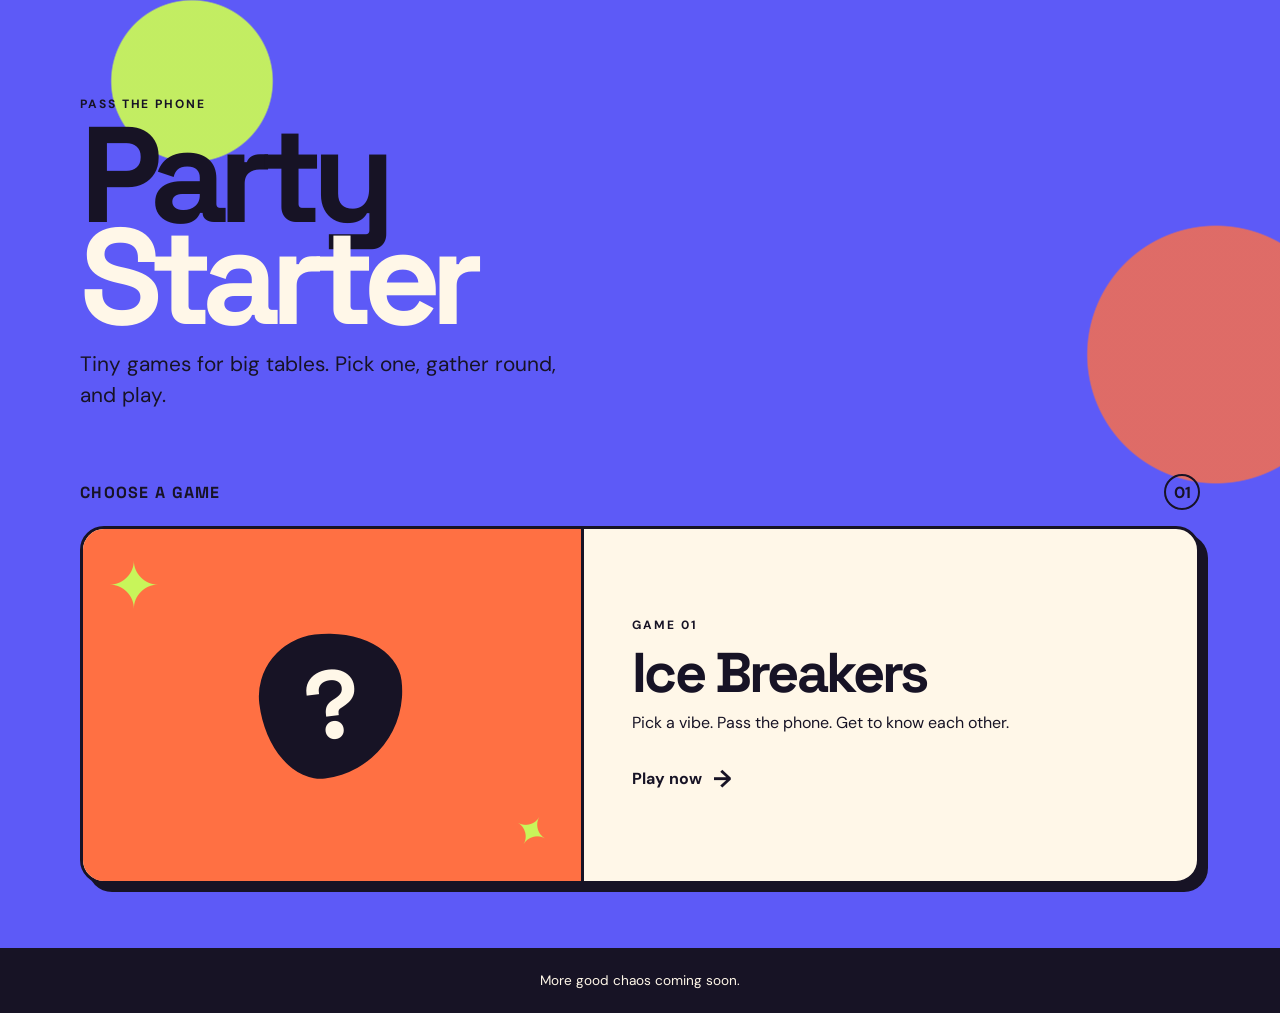
==== index.html @ b404a765 "Party games" ====
<!doctype html>
<html lang="en">
  <head>
    <meta charset="UTF-8" />
    <meta name="viewport" content="width=device-width, initial-scale=1" />
    <meta
      name="description"
      content="A growing collection of quick, phone-friendly party games."
    />
    <title>Party Starter</title>
    <link rel="stylesheet" href="styles.css" />
    <script src="script.js" defer></script>
  </head>
  <body>
    <main>
      <header class="hero">
        <p class="eyebrow">Pass the phone</p>
        <h1>Party<br /><span>Starter</span></h1>
        <p class="intro">Tiny games for big tables. Pick one, gather round, and play.</p>
      </header>

      <section class="games" aria-labelledby="games-heading">
        <div class="section-heading">
          <h2 id="games-heading">Choose a game</h2>
          <span class="game-count" aria-label="1 game available">01</span>
        </div>

        <a class="game-card" href="ice-breakers/index.html">
          <div class="card-art" aria-hidden="true">
            <span class="burst burst-one">✦</span>
            <span class="burst burst-two">✦</span>
            <span class="question-mark">?</span>
          </div>
          <div class="card-copy">
            <p class="game-number">Game 01</p>
            <h3>Ice Breakers</h3>
            <p>Pick a vibe. Pass the phone. Get to know each other.</p>
            <span class="play-label">Play now <span aria-hidden="true">→</span></span>
          </div>
        </a>
      </section>
    </main>

    <footer>More good chaos coming soon.</footer>
  </body>
</html>
---- styles.css ----
@import url("https://fonts.googleapis.com/css2?family=DM+Sans:wght@400;600;700&family=Space+Grotesk:wght@600;700&display=swap");

:root {
  color-scheme: light;
  --ink: #171325;
  --paper: #fff7e8;
  --blue: #5d5af7;
  --orange: #ff7043;
  --lime: #c8f55a;
}

* {
  box-sizing: border-box;
}

body {
  min-height: 100vh;
  margin: 0;
  color: var(--ink);
  background:
    radial-gradient(circle at 15% 8%, rgba(200, 245, 90, 0.95) 0 5rem, transparent 5.1rem),
    radial-gradient(circle at 95% 35%, rgba(255, 112, 67, 0.8) 0 8rem, transparent 8.1rem),
    var(--blue);
  font-family: "DM Sans", system-ui, sans-serif;
}

main {
  width: min(100% - 2rem, 70rem);
  margin-inline: auto;
  padding: 3.5rem 0 4rem;
}

.hero {
  max-width: 42rem;
  margin-bottom: 4rem;
}

.eyebrow,
.game-number {
  margin: 0 0 0.75rem;
  font-size: 0.75rem;
  font-weight: 700;
  letter-spacing: 0.16em;
  text-transform: uppercase;
}

h1,
h2,
h3,
p {
  margin-top: 0;
}

h1,
h2,
h3 {
  font-family: "Space Grotesk", "Arial Black", sans-serif;
}

h1 {
  margin-bottom: 1.25rem;
  font-size: clamp(4rem, 18vw, 8.5rem);
  line-height: 0.75;
  letter-spacing: -0.08em;
}

h1 span {
  color: var(--paper);
}

.intro {
  max-width: 31rem;
  margin-bottom: 0;
  font-size: clamp(1rem, 4vw, 1.3rem);
  line-height: 1.5;
}

.section-heading {
  display: flex;
  align-items: center;
  justify-content: space-between;
  margin-bottom: 1rem;
}

.section-heading h2 {
  margin: 0;
  font-size: 1rem;
  letter-spacing: 0.08em;
  text-transform: uppercase;
}

.game-count {
  display: grid;
  width: 2.25rem;
  height: 2.25rem;
  place-items: center;
  border: 2px solid var(--ink);
  border-radius: 50%;
  font-weight: 700;
}

.game-card {
  display: grid;
  overflow: hidden;
  color: inherit;
  background: var(--paper);
  border: 3px solid var(--ink);
  border-radius: 1.5rem;
  box-shadow: 8px 8px 0 var(--ink);
  text-decoration: none;
  transition: transform 180ms ease, box-shadow 180ms ease;
}

.game-card:hover,
.game-card:focus-visible {
  transform: translate(-3px, -3px);
  box-shadow: 11px 11px 0 var(--ink);
}

.game-card:focus-visible {
  outline: 4px solid white;
  outline-offset: 5px;
}

.card-art {
  position: relative;
  display: grid;
  min-height: 15rem;
  overflow: hidden;
  place-items: center;
  background: var(--orange);
  border-bottom: 3px solid var(--ink);
}

.question-mark {
  position: relative;
  z-index: 1;
  display: grid;
  width: 9rem;
  height: 9rem;
  place-items: center;
  color: var(--paper);
  background: var(--ink);
  border-radius: 44% 56% 61% 39% / 43% 39% 61% 57%;
  font: 700 6rem/1 "Space Grotesk", sans-serif;
  transform: rotate(-7deg);
}

.burst {
  position: absolute;
  color: var(--lime);
  font-size: 4rem;
}

.burst-one {
  top: 1rem;
  left: 1.5rem;
}

.burst-two {
  right: 1.5rem;
  bottom: 0.5rem;
  transform: rotate(30deg) scale(0.65);
}

.card-copy {
  padding: 1.5rem;
}

.card-copy h3 {
  margin-bottom: 0.65rem;
  font-size: clamp(2rem, 9vw, 3.5rem);
  line-height: 1;
  letter-spacing: -0.05em;
}

.card-copy > p:not(.game-number) {
  max-width: 29rem;
  margin-bottom: 1.75rem;
  line-height: 1.5;
}

.play-label {
  display: inline-flex;
  gap: 0.65rem;
  align-items: center;
  font-weight: 700;
}

.play-label span {
  font-size: 1.5rem;
  transition: transform 180ms ease;
}

.game-card:hover .play-label span {
  transform: translateX(0.35rem);
}

footer {
  padding: 1.5rem;
  color: var(--paper);
  background: var(--ink);
  text-align: center;
  font-size: 0.85rem;
}

@media (min-width: 45rem) {
  main {
    padding-top: 6rem;
  }

  .game-card {
    grid-template-columns: minmax(16rem, 0.9fr) 1.1fr;
  }

  .card-art {
    min-height: 22rem;
    border-right: 3px solid var(--ink);
    border-bottom: 0;
  }

  .card-copy {
    display: flex;
    flex-direction: column;
    justify-content: center;
    padding: 3rem;
  }
}

@media (prefers-reduced-motion: reduce) {
  *,
  *::before,
  *::after {
    scroll-behavior: auto !important;
    transition-duration: 0.01ms !important;
  }
}
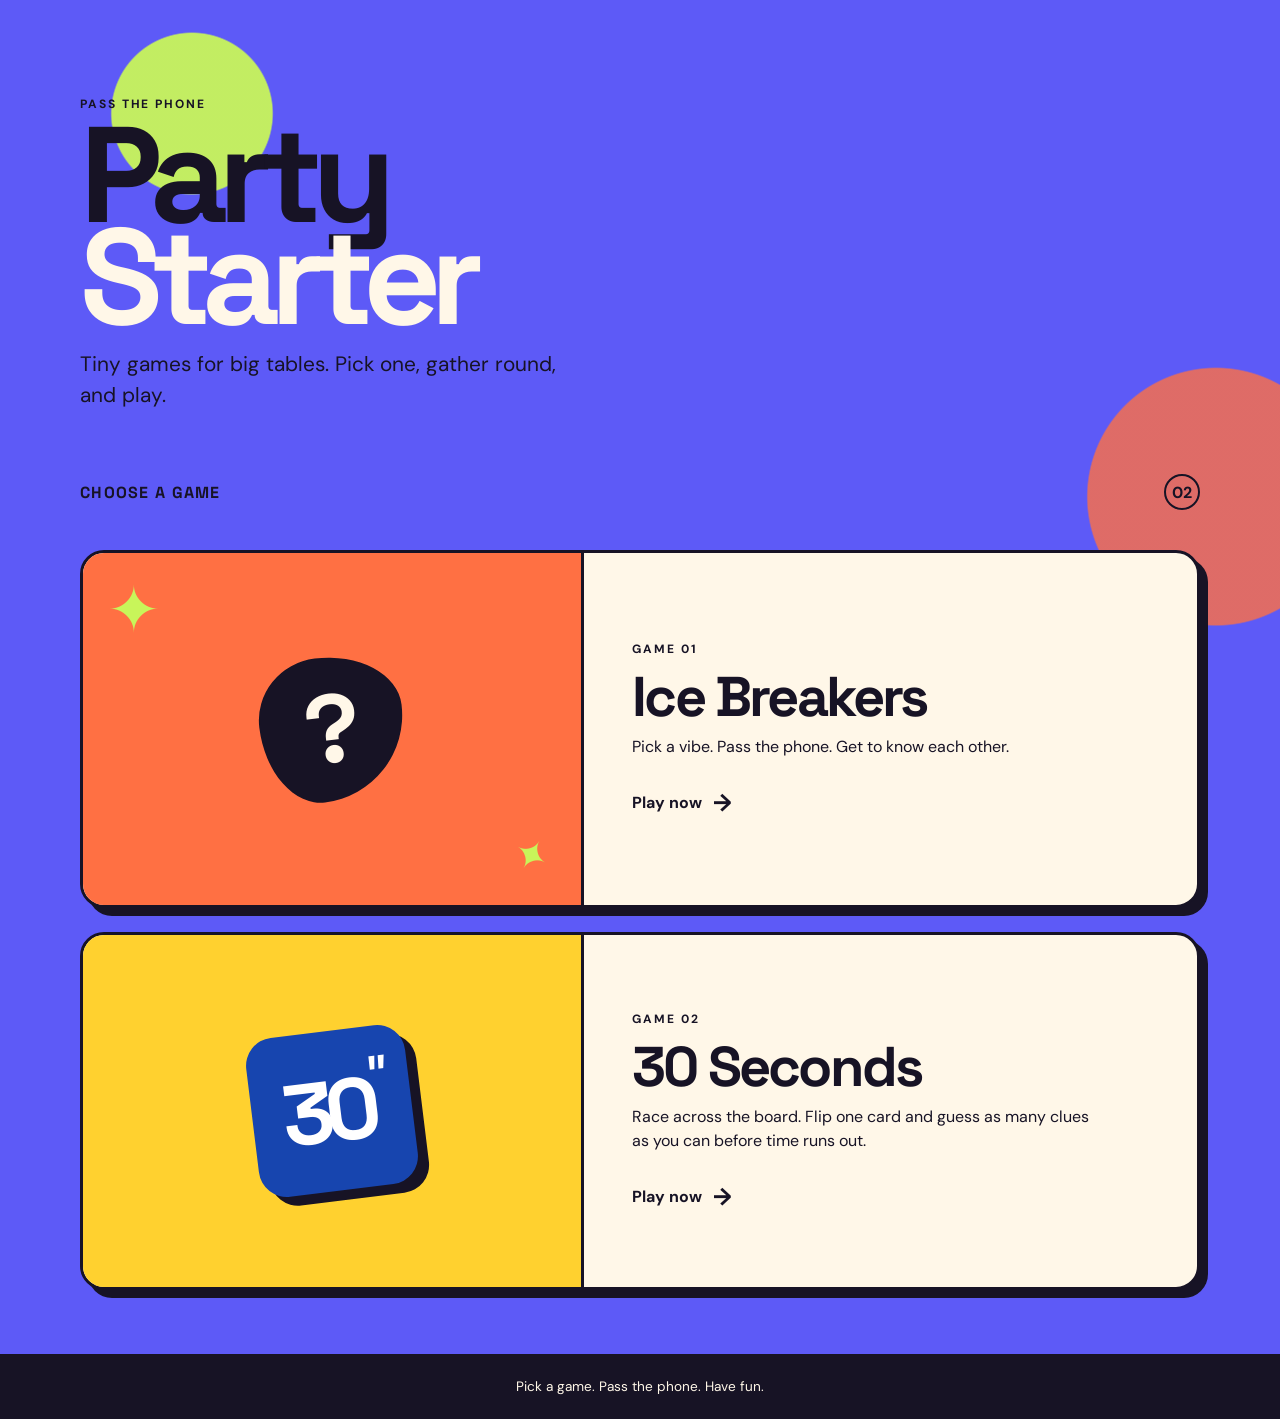
==== commit 3bc1b7ee: "30s" ====
--- a/index.html
+++ b/index.html
@@ -22,7 +22,7 @@
       <section class="games" aria-labelledby="games-heading">
         <div class="section-heading">
           <h2 id="games-heading">Choose a game</h2>
-          <span class="game-count" aria-label="1 game available">01</span>
+          <span class="game-count" aria-label="2 games available">02</span>
         </div>
 
         <a class="game-card" href="ice-breakers/index.html">
@@ -38,9 +38,21 @@
             <span class="play-label">Play now <span aria-hidden="true">→</span></span>
           </div>
         </a>
+
+        <a class="game-card" href="30-seconds/index.html">
+          <div class="card-art card-art-seconds" aria-hidden="true">
+            <span class="seconds-mark">30<span>″</span></span>
+          </div>
+          <div class="card-copy">
+            <p class="game-number">Game 02</p>
+            <h3>30 Seconds</h3>
+            <p>Race across the board. Flip one card and guess as many clues as you can before time runs out.</p>
+            <span class="play-label">Play now <span aria-hidden="true">→</span></span>
+          </div>
+        </a>
       </section>
     </main>
 
-    <footer>More good chaos coming soon.</footer>
+    <footer>Pick a game. Pass the phone. Have fun.</footer>
   </body>
 </html>
--- a/styles.css
+++ b/styles.css
@@ -99,6 +99,11 @@
   font-weight: 700;
 }
 
+.games {
+  display: grid;
+  gap: 1.5rem;
+}
+
 .game-card {
   display: grid;
   overflow: hidden;
@@ -132,6 +137,32 @@
   border-bottom: 3px solid var(--ink);
 }
 
+.card-art-seconds {
+  background: #ffd12f;
+}
+
+.seconds-mark {
+  display: flex;
+  width: 10rem;
+  height: 10rem;
+  align-items: center;
+  justify-content: center;
+  color: #fff;
+  background: #1745af;
+  border-radius: 1.75rem;
+  box-shadow: 10px 10px 0 #171325;
+  font: 700 5.4rem/1 "Space Grotesk", sans-serif;
+  letter-spacing: -0.12em;
+  transform: rotate(-7deg);
+}
+
+.seconds-mark span {
+  align-self: flex-start;
+  margin-top: 1.5rem;
+  margin-left: 0.1rem;
+  font-size: 3rem;
+}
+
 .question-mark {
   position: relative;
   z-index: 1;
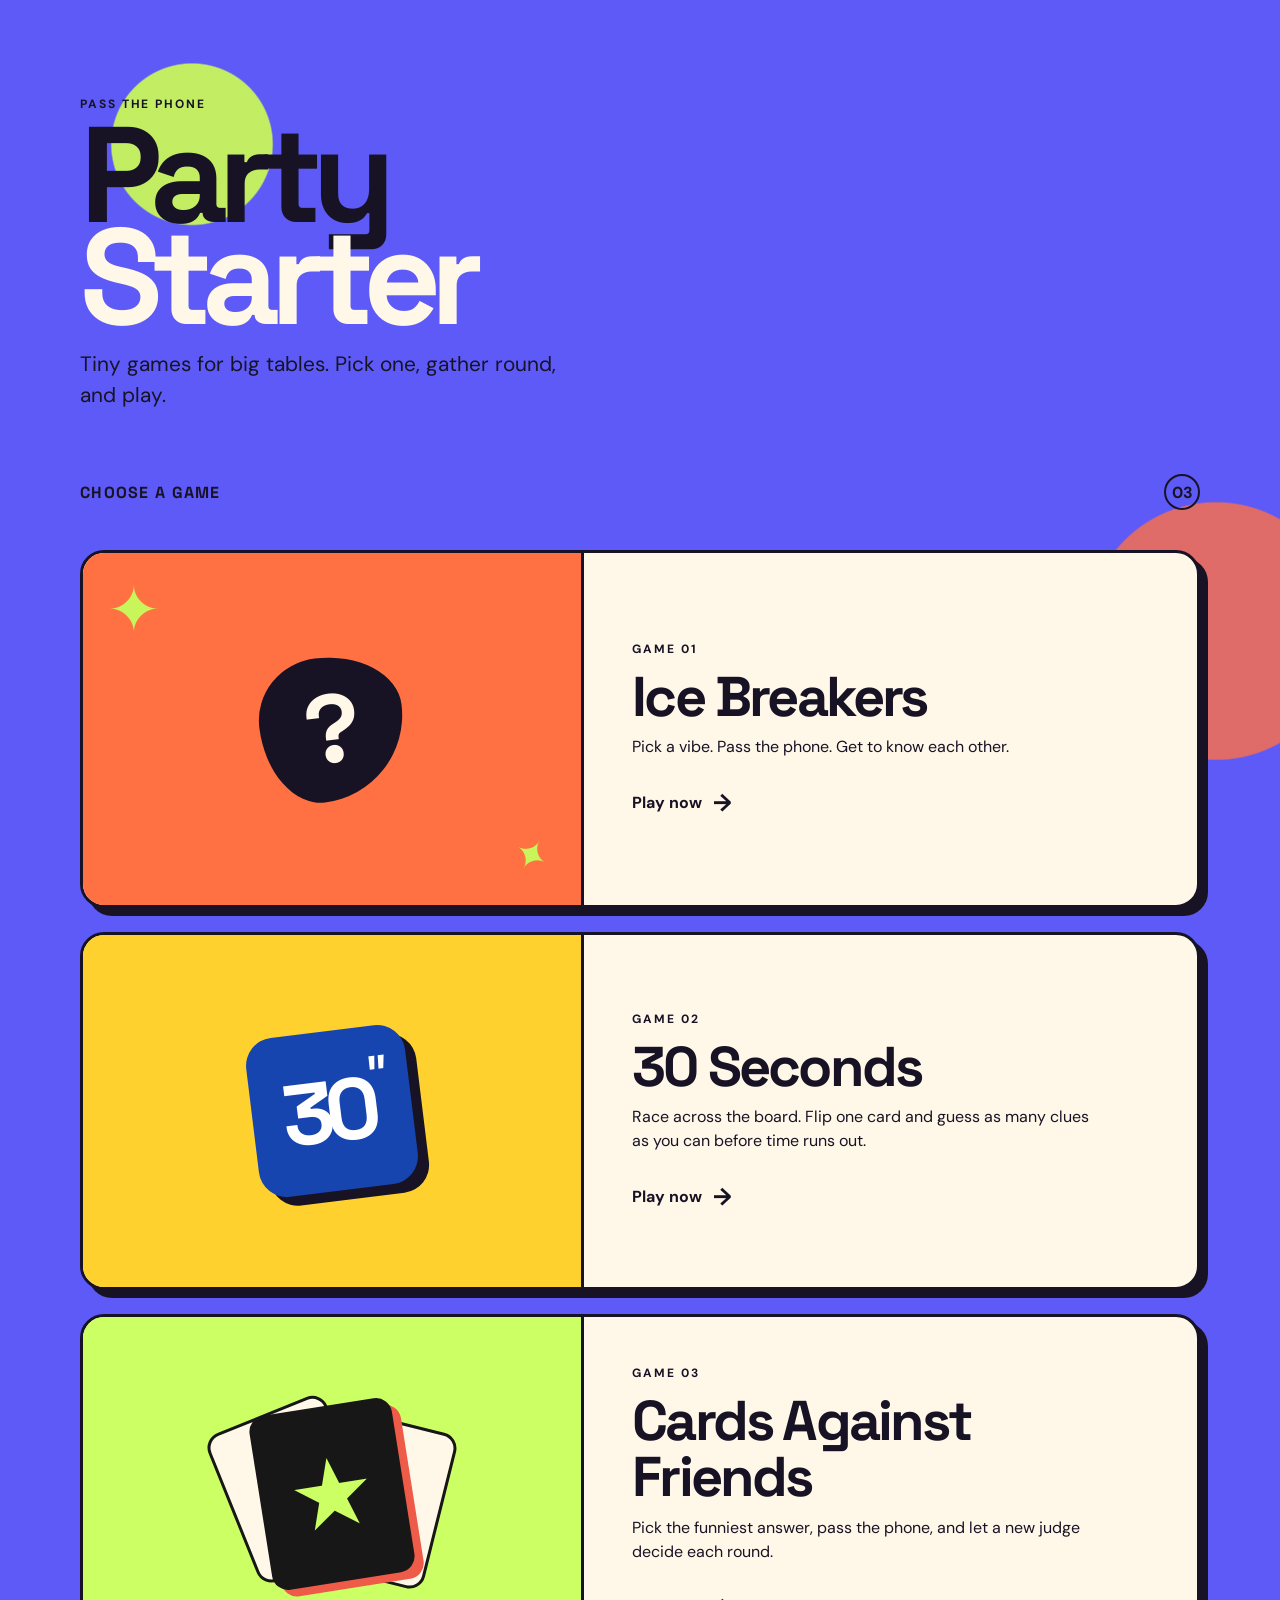
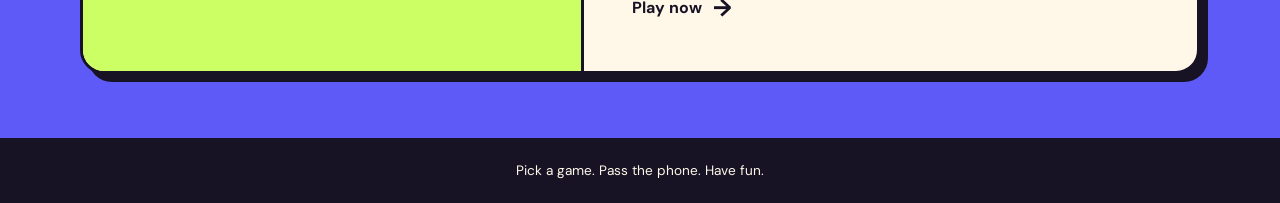
==== commit af719b06: "cards against friends" ====
--- a/index.html
+++ b/index.html
@@ -22,7 +22,7 @@
       <section class="games" aria-labelledby="games-heading">
         <div class="section-heading">
           <h2 id="games-heading">Choose a game</h2>
-          <span class="game-count" aria-label="2 games available">02</span>
+          <span class="game-count" aria-label="3 games available">03</span>
         </div>
 
         <a class="game-card" href="ice-breakers/index.html">
@@ -50,6 +50,20 @@
             <span class="play-label">Play now <span aria-hidden="true">→</span></span>
           </div>
         </a>
+
+        <a class="game-card" href="cards-against-friends/index.html">
+          <div class="card-art card-art-friends" aria-hidden="true">
+            <span class="friends-mark">★</span>
+            <span class="friends-card friends-card-one"></span>
+            <span class="friends-card friends-card-two"></span>
+          </div>
+          <div class="card-copy">
+            <p class="game-number">Game 03</p>
+            <h3>Cards Against Friends</h3>
+            <p>Pick the funniest answer, pass the phone, and let a new judge decide each round.</p>
+            <span class="play-label">Play now <span aria-hidden="true">→</span></span>
+          </div>
+        </a>
       </section>
     </main>
 
--- a/styles.css
+++ b/styles.css
@@ -140,6 +140,37 @@
 .card-art-seconds {
   background: #ffd12f;
 }
+
+.card-art-friends {
+  background: #cbff63;
+}
+
+.friends-mark {
+  z-index: 2;
+  display: grid;
+  width: 9rem;
+  height: 11rem;
+  place-items: center;
+  color: #cbff63;
+  background: #171717;
+  border: 3px solid #171717;
+  border-radius: 1rem;
+  box-shadow: 8px 8px 0 #ef5b49;
+  font-size: 6rem;
+  transform: rotate(-9deg);
+}
+
+.friends-card {
+  position: absolute;
+  width: 8rem;
+  height: 10rem;
+  border: 3px solid #171717;
+  border-radius: 1rem;
+  background: #fff7e8;
+}
+
+.friends-card-one { transform: translate(2.9rem, .3rem) rotate(14deg); }
+.friends-card-two { transform: translate(-2.5rem, -.3rem) rotate(-22deg); }
 
 .seconds-mark {
   display: flex;
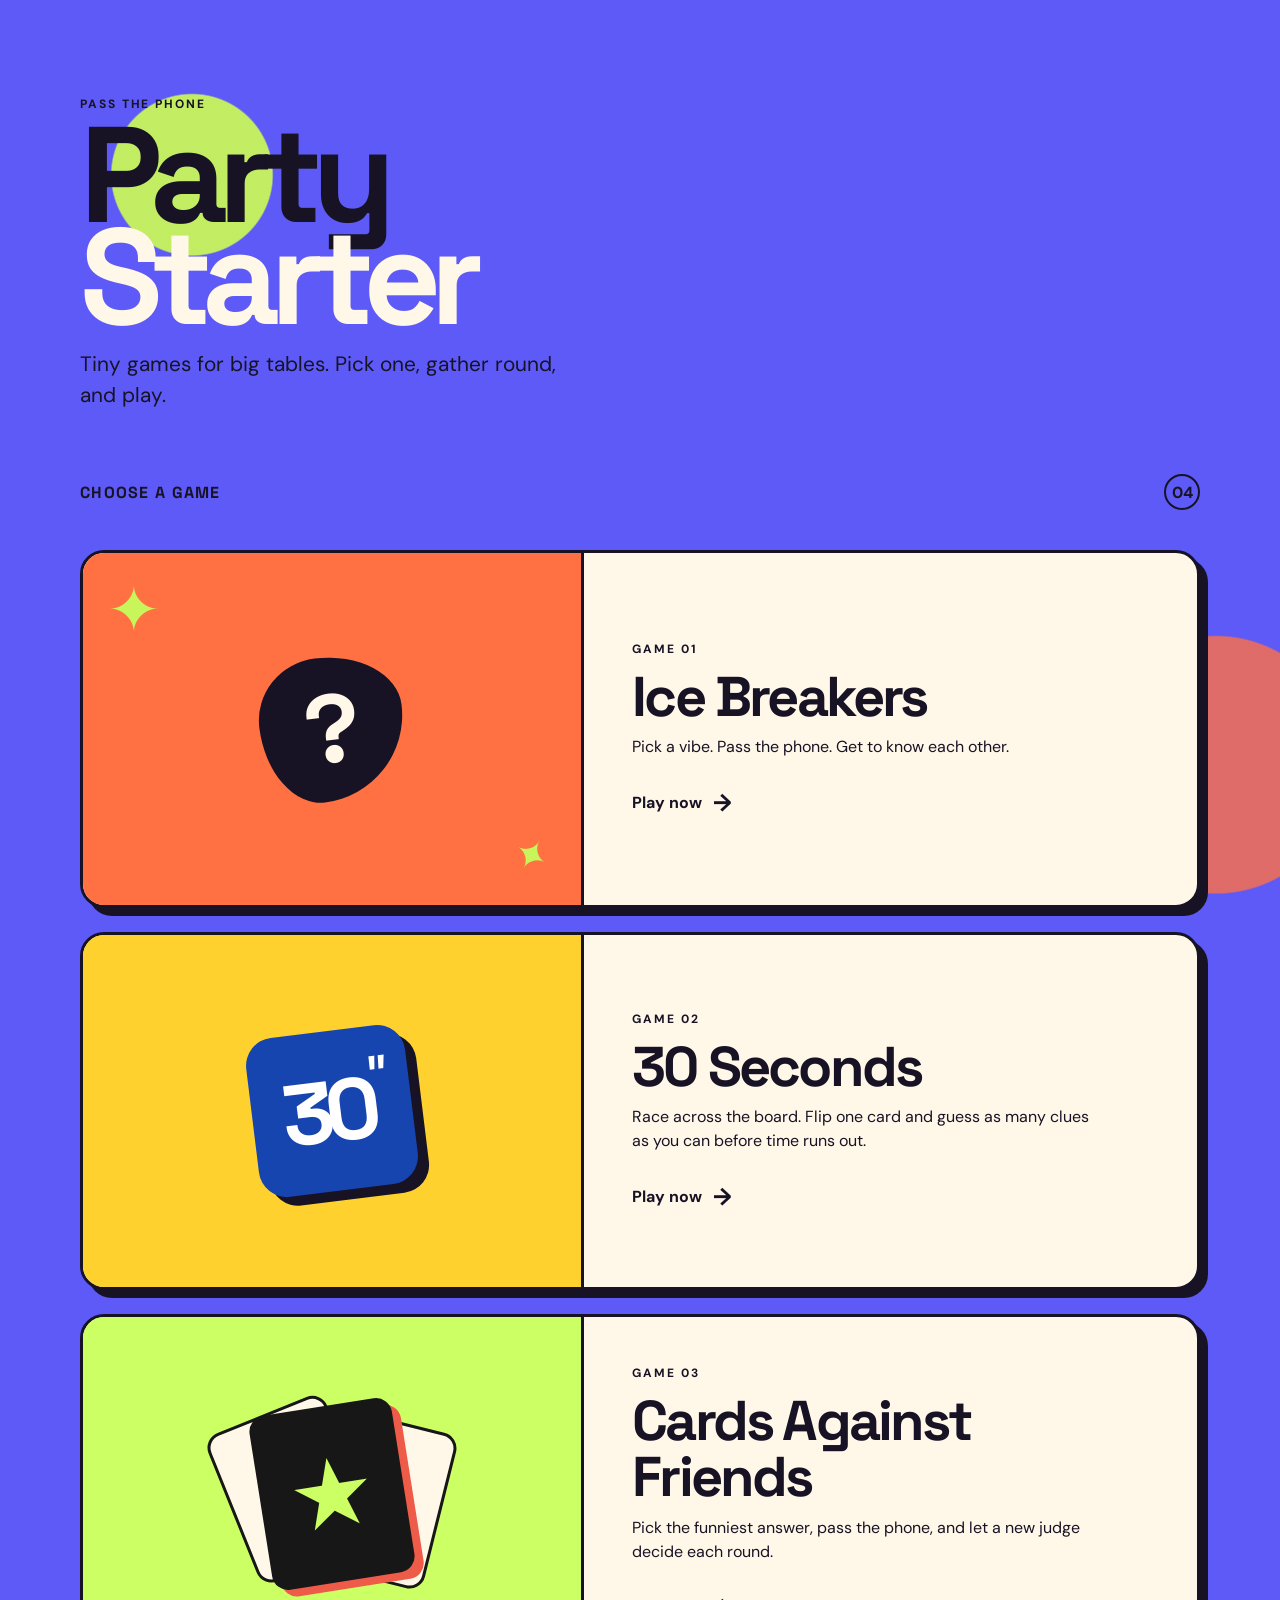
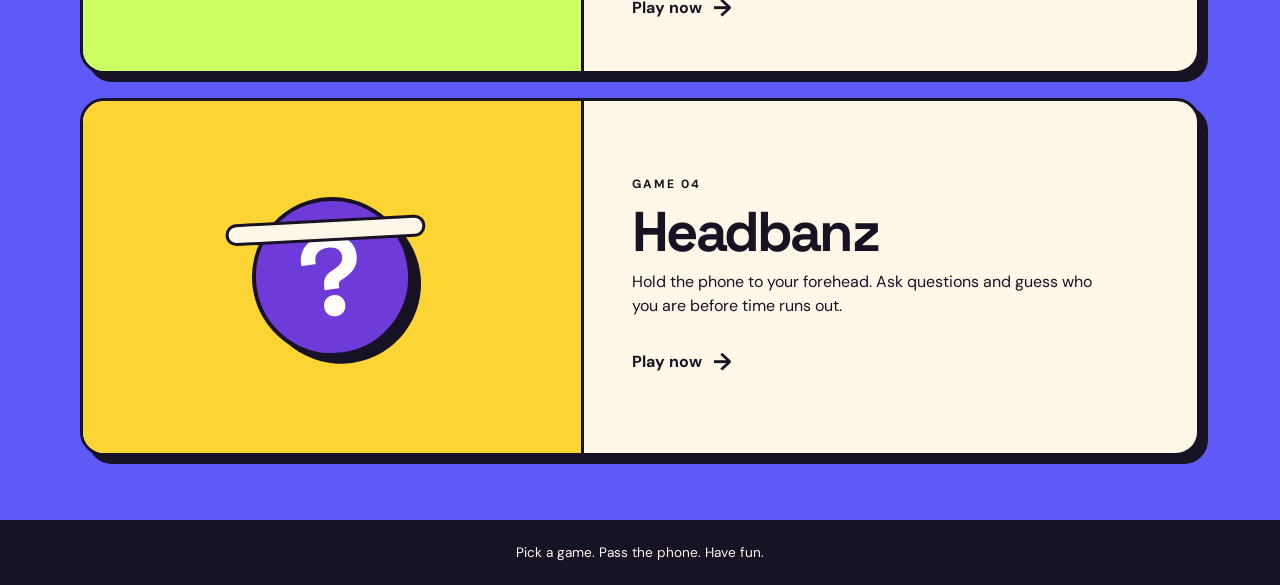
==== commit 35f491e5: "Headbanz" ====
--- a/index.html
+++ b/index.html
@@ -22,7 +22,7 @@
       <section class="games" aria-labelledby="games-heading">
         <div class="section-heading">
           <h2 id="games-heading">Choose a game</h2>
-          <span class="game-count" aria-label="3 games available">03</span>
+          <span class="game-count" aria-label="4 games available">04</span>
         </div>
 
         <a class="game-card" href="ice-breakers/index.html">
@@ -64,6 +64,18 @@
             <span class="play-label">Play now <span aria-hidden="true">→</span></span>
           </div>
         </a>
+
+        <a class="game-card" href="headbanz/index.html">
+          <div class="card-art card-art-headbanz" aria-hidden="true">
+            <span class="headbanz-mark">?</span>
+          </div>
+          <div class="card-copy">
+            <p class="game-number">Game 04</p>
+            <h3>Headbanz</h3>
+            <p>Hold the phone to your forehead. Ask questions and guess who you are before time runs out.</p>
+            <span class="play-label">Play now <span aria-hidden="true">→</span></span>
+          </div>
+        </a>
       </section>
     </main>
 
--- a/styles.css
+++ b/styles.css
@@ -143,6 +143,38 @@
 
 .card-art-friends {
   background: #cbff63;
+}
+
+.card-art-headbanz {
+  background: #fcd534;
+}
+
+.headbanz-mark {
+  position: relative;
+  display: grid;
+  width: 10rem;
+  height: 10rem;
+  place-items: center;
+  border: 4px solid #171325;
+  border-radius: 50%;
+  background: #6e3bd8;
+  color: white;
+  box-shadow: 8px 8px 0 #171325;
+  font: 700 7rem/1 "Space Grotesk", sans-serif;
+  transform: rotate(-8deg);
+}
+
+.headbanz-mark::before {
+  content: "";
+  position: absolute;
+  top: 1.1rem;
+  left: -1.5rem;
+  right: -1.5rem;
+  height: 1rem;
+  border: 3px solid #171325;
+  border-radius: 1rem;
+  background: #fff7e8;
+  transform: rotate(5deg);
 }
 
 .friends-mark {
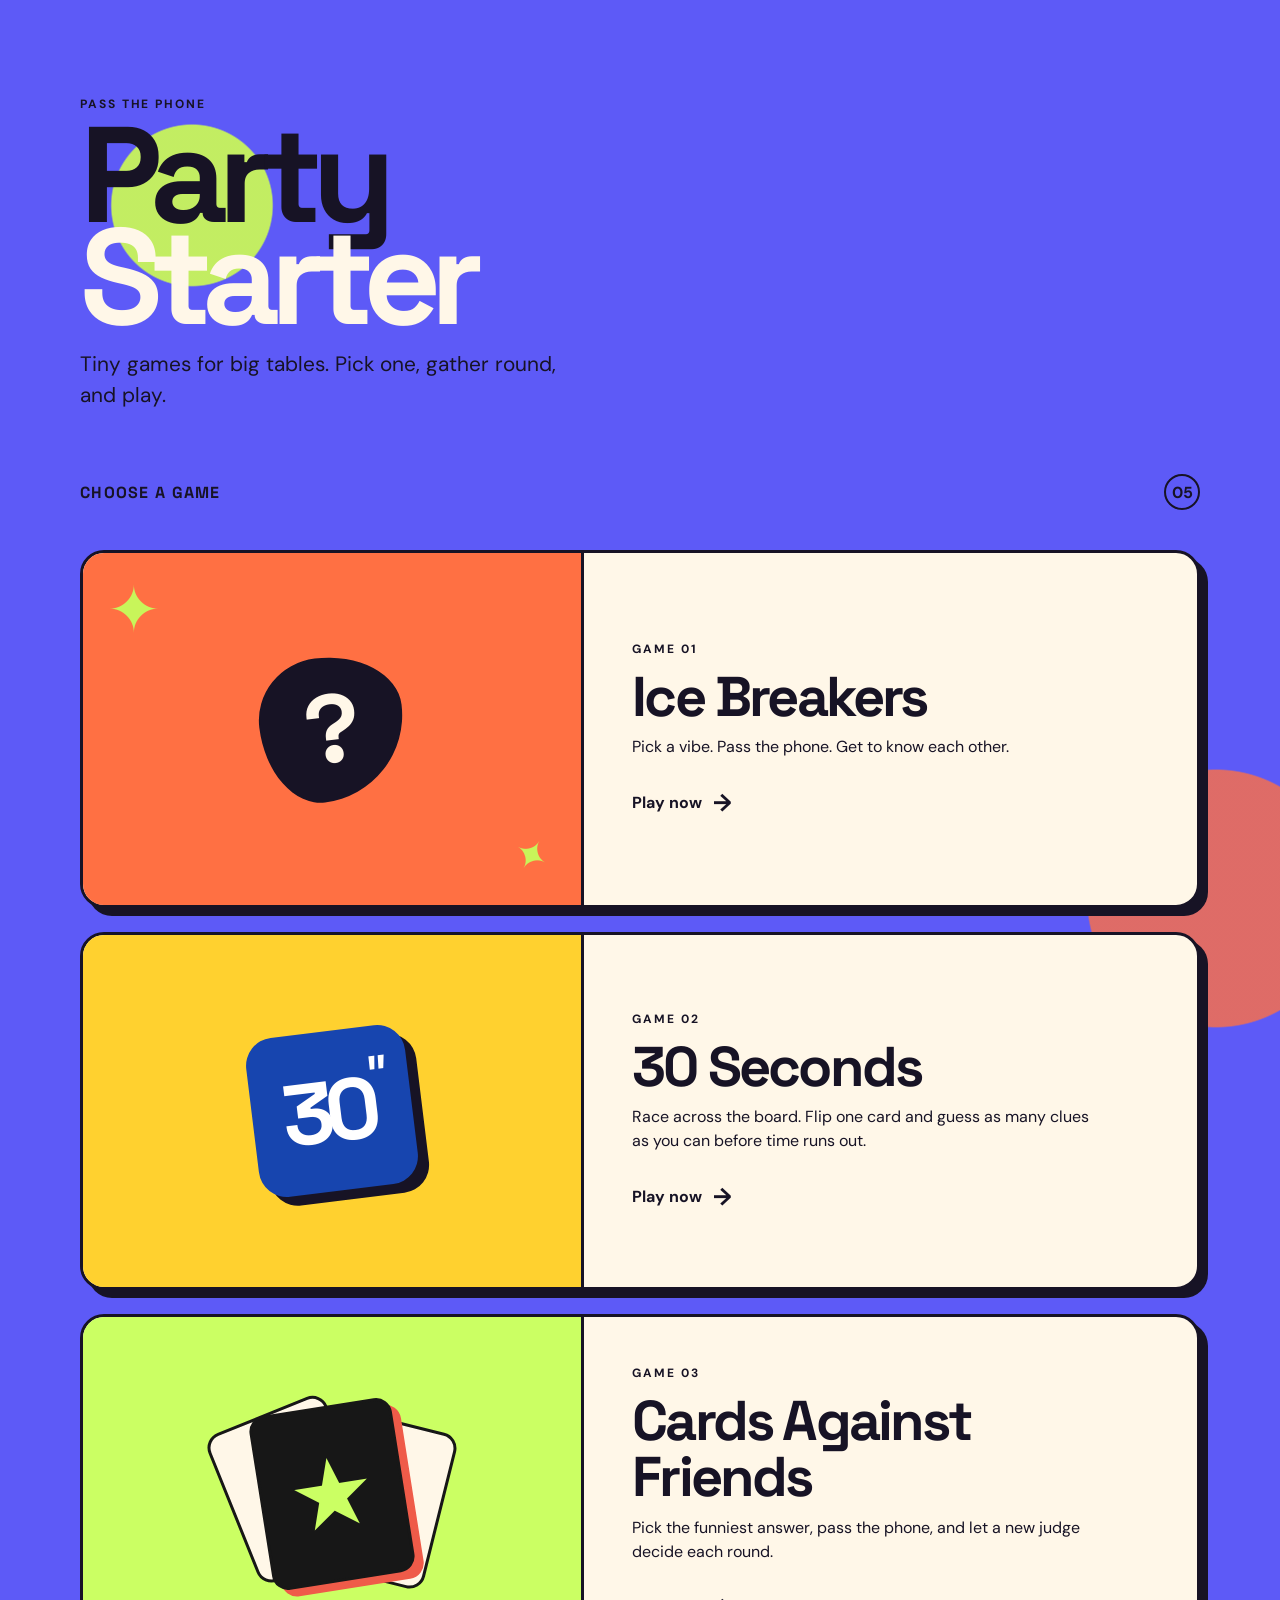
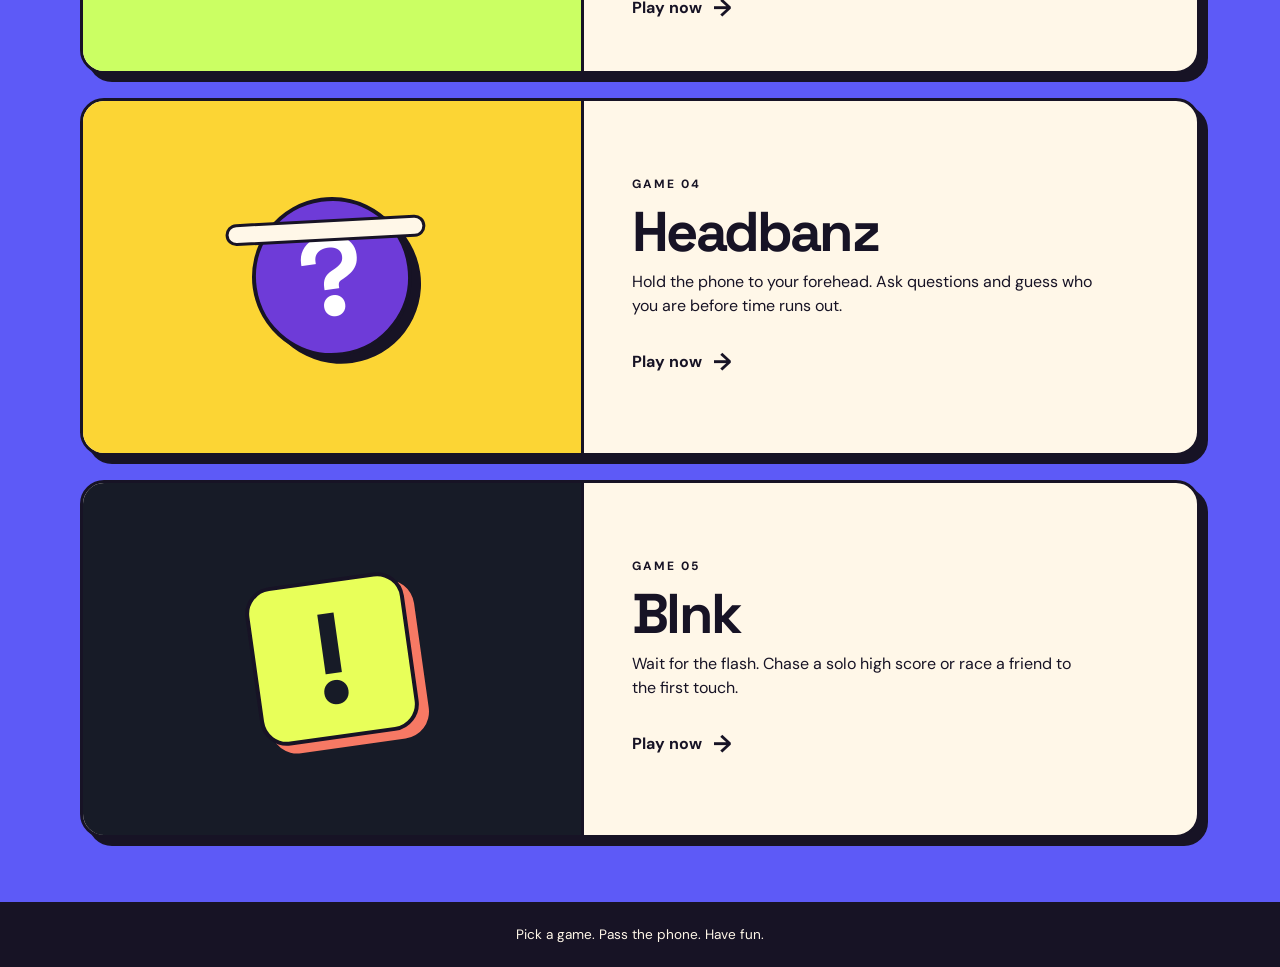
==== commit f7dd45af: "blnk" ====
--- a/index.html
+++ b/index.html
@@ -22,7 +22,7 @@
       <section class="games" aria-labelledby="games-heading">
         <div class="section-heading">
           <h2 id="games-heading">Choose a game</h2>
-          <span class="game-count" aria-label="4 games available">04</span>
+          <span class="game-count" aria-label="5 games available">05</span>
         </div>
 
         <a class="game-card" href="ice-breakers/index.html">
@@ -76,6 +76,18 @@
             <span class="play-label">Play now <span aria-hidden="true">→</span></span>
           </div>
         </a>
+
+        <a class="game-card" href="blnk/index.html">
+          <div class="card-art card-art-blnk" aria-hidden="true">
+            <span class="blnk-mark">!</span>
+          </div>
+          <div class="card-copy">
+            <p class="game-number">Game 05</p>
+            <h3>Blnk</h3>
+            <p>Wait for the flash. Chase a solo high score or race a friend to the first touch.</p>
+            <span class="play-label">Play now <span aria-hidden="true">→</span></span>
+          </div>
+        </a>
       </section>
     </main>
 
--- a/styles.css
+++ b/styles.css
@@ -147,6 +147,24 @@
 
 .card-art-headbanz {
   background: #fcd534;
+}
+
+.card-art-blnk {
+  background: #171b27;
+}
+
+.blnk-mark {
+  display: grid;
+  width: 10rem;
+  height: 10rem;
+  place-items: center;
+  border: 4px solid #171325;
+  border-radius: 1.7rem;
+  background: #e8ff59;
+  color: #171b27;
+  box-shadow: 9px 9px 0 #f77964;
+  font: 700 8rem/1 "Space Grotesk", sans-serif;
+  transform: rotate(-8deg);
 }
 
 .headbanz-mark {
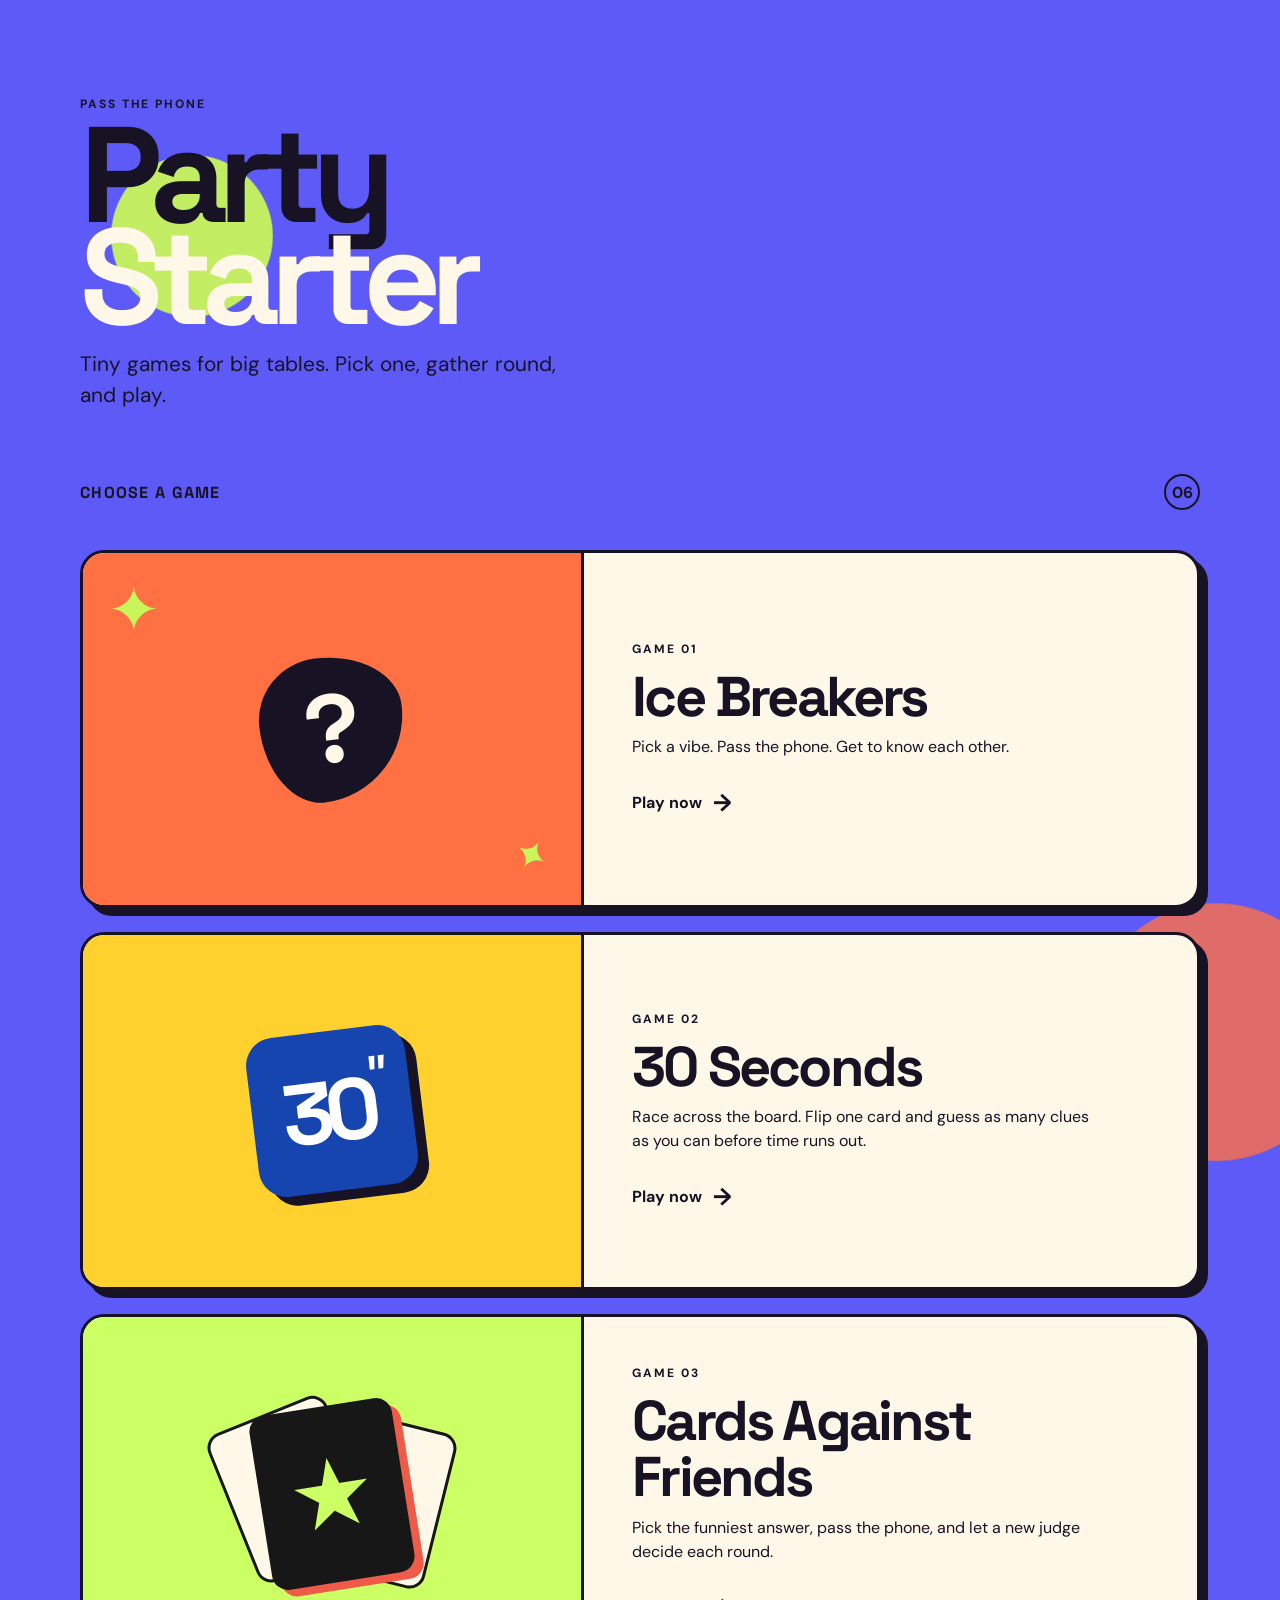
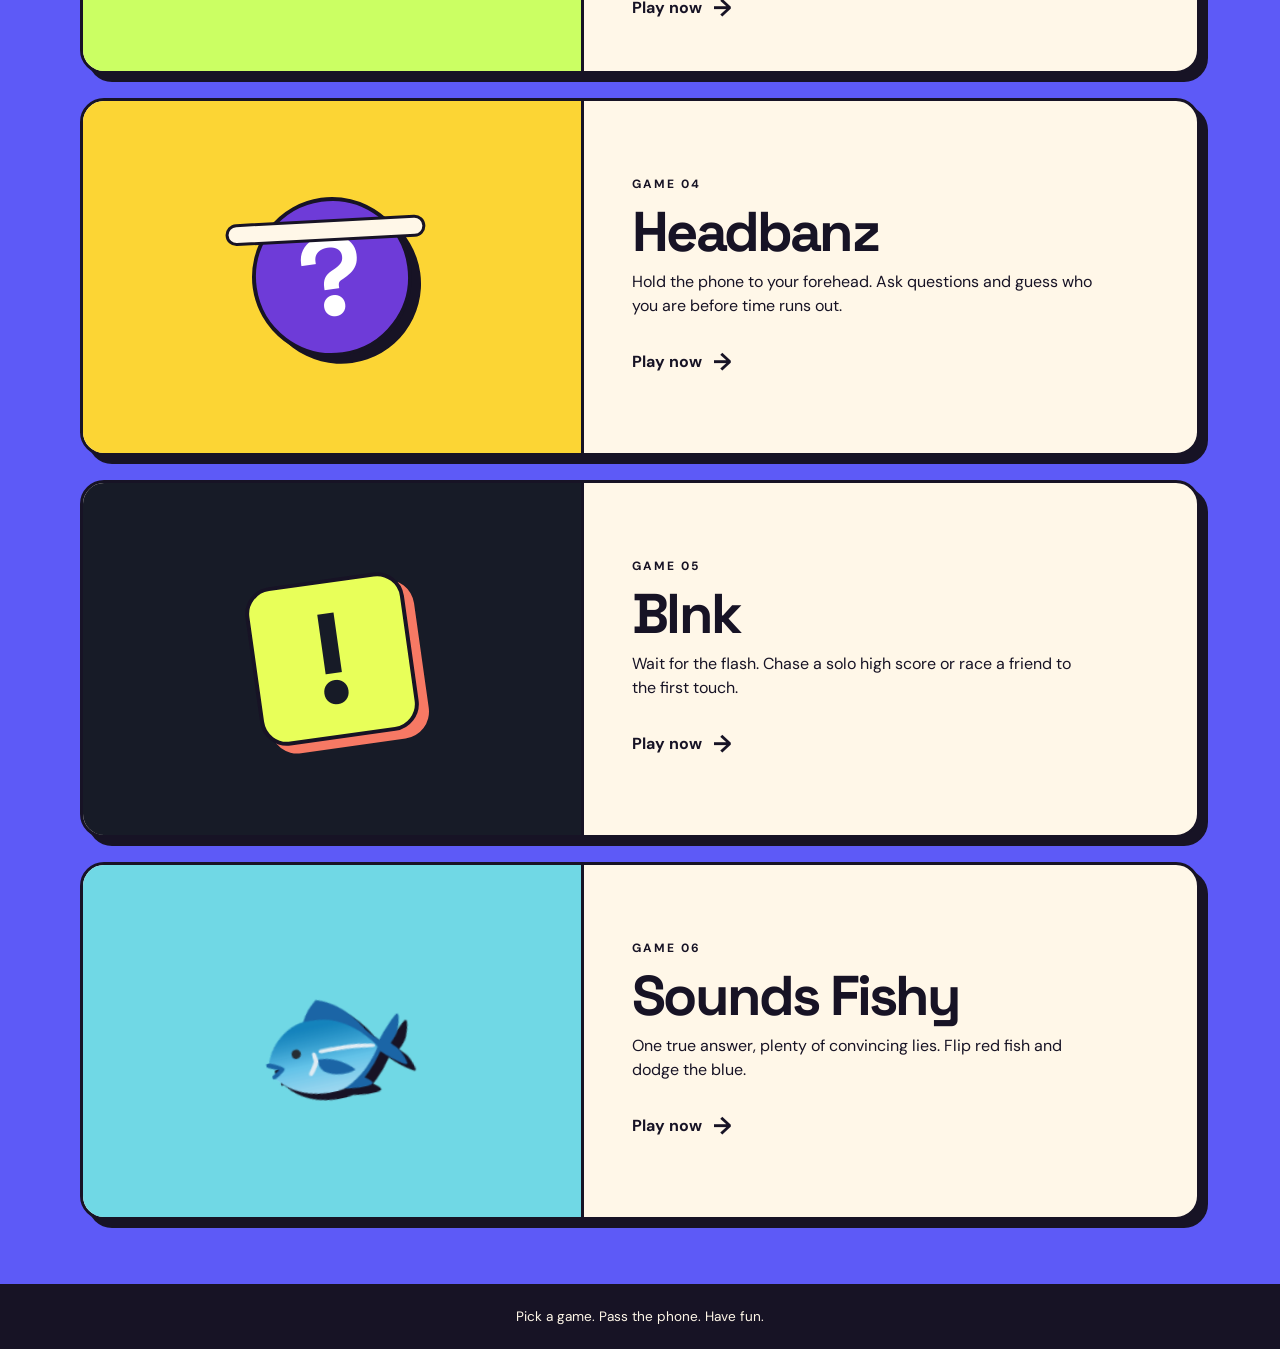
==== commit 5d79ddde: "fish" ====
--- a/index.html
+++ b/index.html
@@ -22,7 +22,7 @@
       <section class="games" aria-labelledby="games-heading">
         <div class="section-heading">
           <h2 id="games-heading">Choose a game</h2>
-          <span class="game-count" aria-label="5 games available">05</span>
+          <span class="game-count" aria-label="6 games available">06</span>
         </div>
 
         <a class="game-card" href="ice-breakers/index.html">
@@ -88,6 +88,15 @@
             <span class="play-label">Play now <span aria-hidden="true">→</span></span>
           </div>
         </a>
+        <a class="game-card" href="sounds-fishy/index.html">
+          <div class="card-art card-art-fishy" aria-hidden="true"><span class="fishy-mark">🐟</span></div>
+          <div class="card-copy">
+            <p class="game-number">Game 06</p>
+            <h3>Sounds Fishy</h3>
+            <p>One true answer, plenty of convincing lies. Flip red fish and dodge the blue.</p>
+            <span class="play-label">Play now <span aria-hidden="true">→</span></span>
+          </div>
+        </a>
       </section>
     </main>
 
--- a/styles.css
+++ b/styles.css
@@ -152,6 +152,9 @@
 .card-art-blnk {
   background: #171b27;
 }
+
+.card-art-fishy { background: #70d8e5; }
+.fishy-mark { font-size: 8rem; filter: drop-shadow(7px 8px 0 #171325); transform: rotate(-12deg); }
 
 .blnk-mark {
   display: grid;
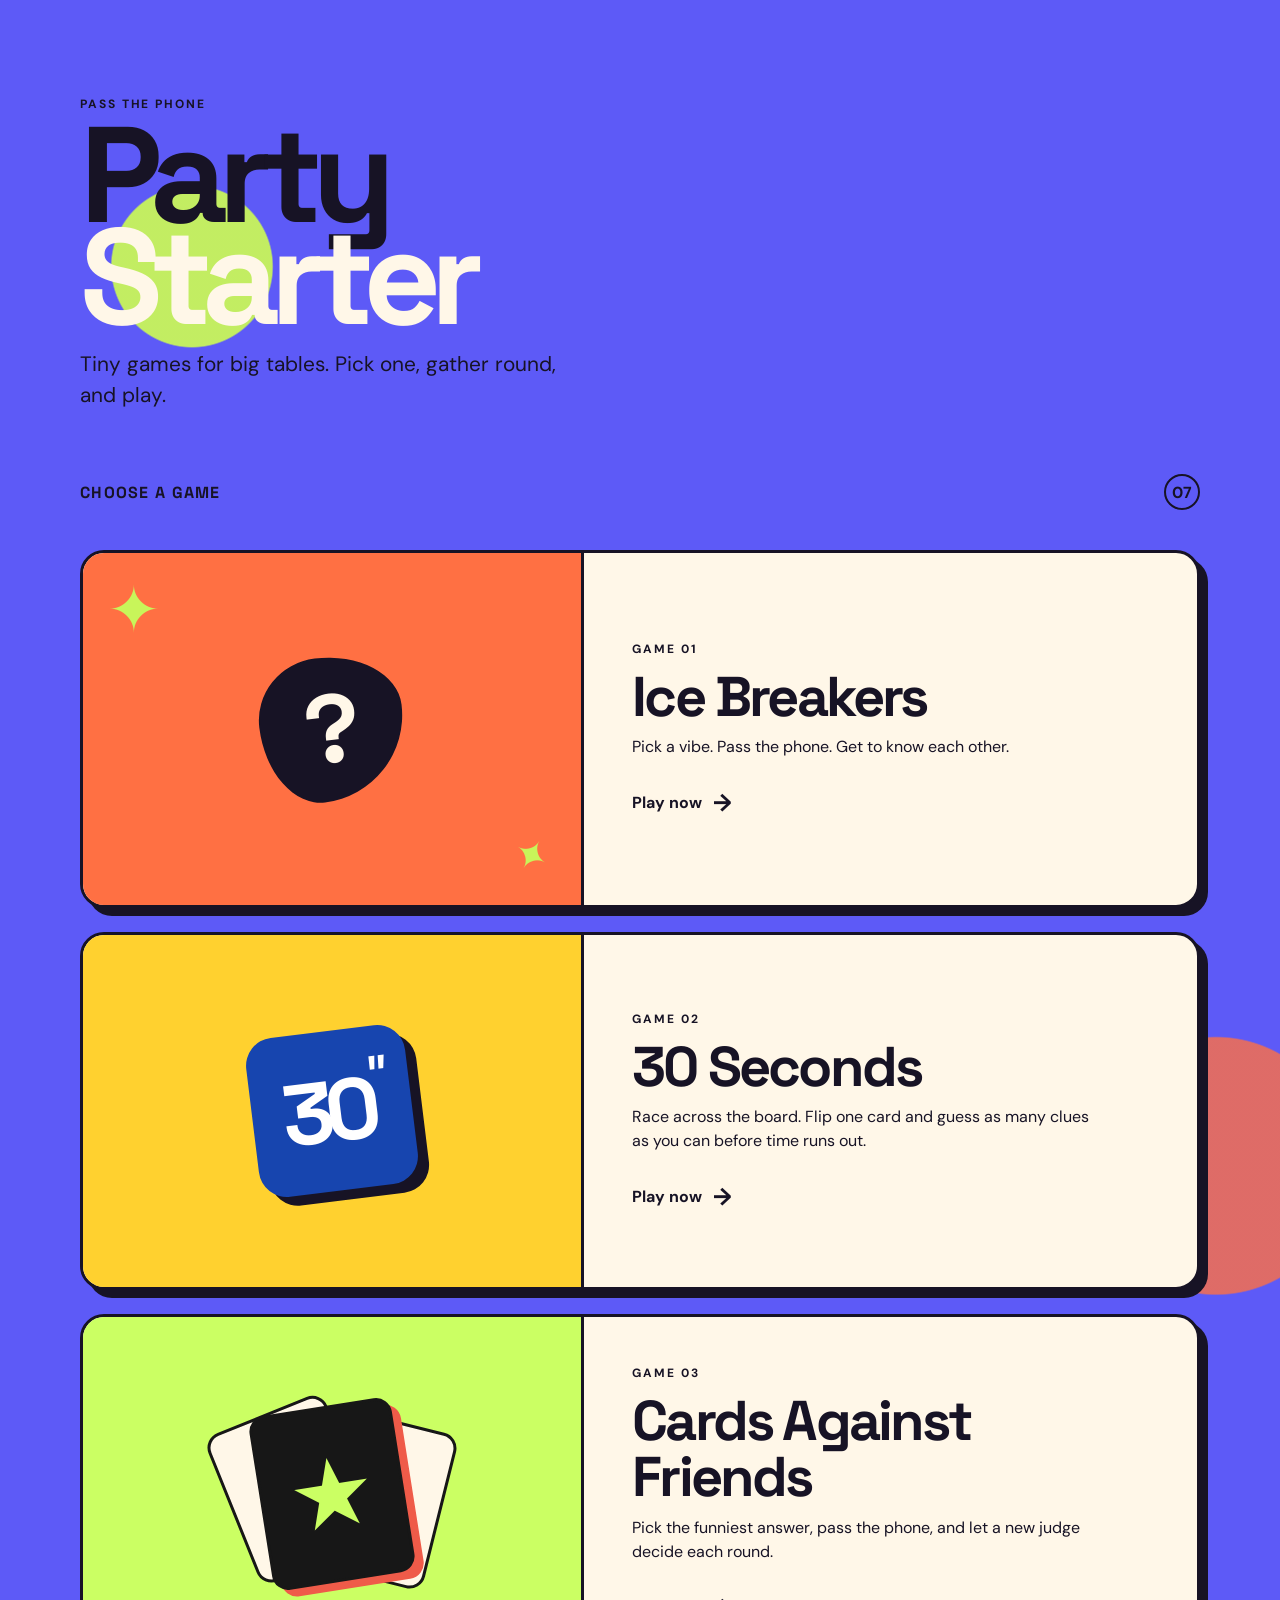
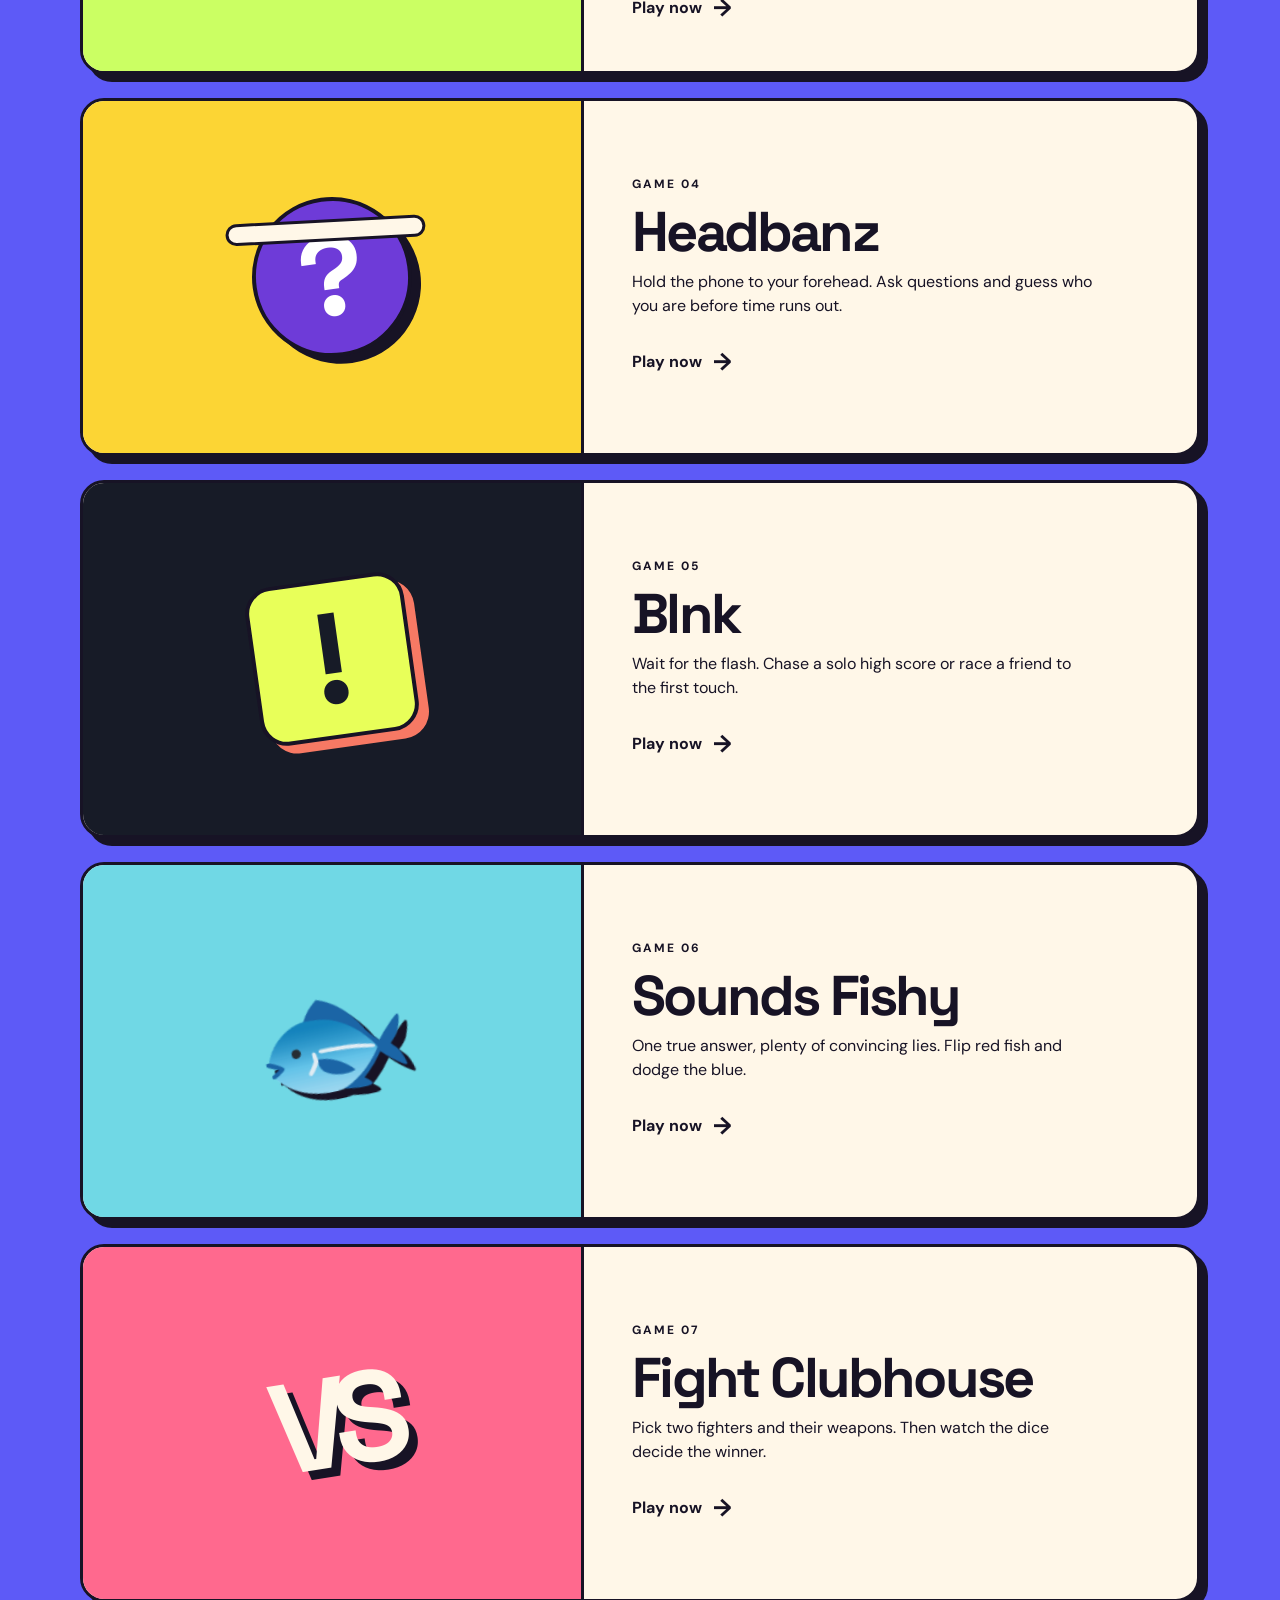
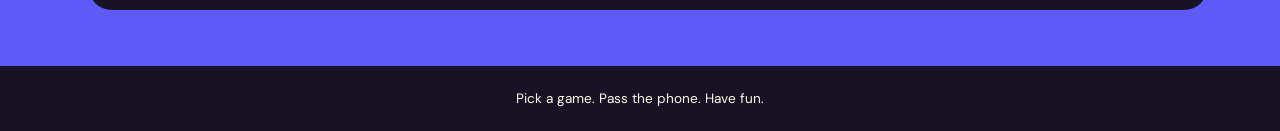
==== commit bc8eb460: "fight" ====
--- a/index.html
+++ b/index.html
@@ -22,7 +22,7 @@
       <section class="games" aria-labelledby="games-heading">
         <div class="section-heading">
           <h2 id="games-heading">Choose a game</h2>
-          <span class="game-count" aria-label="6 games available">06</span>
+          <span class="game-count" aria-label="7 games available">07</span>
         </div>
 
         <a class="game-card" href="ice-breakers/index.html">
@@ -97,6 +97,15 @@
             <span class="play-label">Play now <span aria-hidden="true">→</span></span>
           </div>
         </a>
+        <a class="game-card" href="fight/index.html">
+          <div class="card-art card-art-fight" aria-hidden="true"><span class="fight-mark">VS</span></div>
+          <div class="card-copy">
+            <p class="game-number">Game 07</p>
+            <h3>Fight Clubhouse</h3>
+            <p>Pick two fighters and their weapons. Then watch the dice decide the winner.</p>
+            <span class="play-label">Play now <span aria-hidden="true">&rarr;</span></span>
+          </div>
+        </a>
       </section>
     </main>
 
--- a/styles.css
+++ b/styles.css
@@ -154,6 +154,8 @@
 }
 
 .card-art-fishy { background: #70d8e5; }
+.card-art-fight { background: #ff698e; }
+.fight-mark { color: #fff7e8; font: 700 8rem/1 "Space Grotesk", sans-serif; letter-spacing: -0.12em; text-shadow: 8px 9px 0 #171325; transform: rotate(-9deg); }
 .fishy-mark { font-size: 8rem; filter: drop-shadow(7px 8px 0 #171325); transform: rotate(-12deg); }
 
 .blnk-mark {
